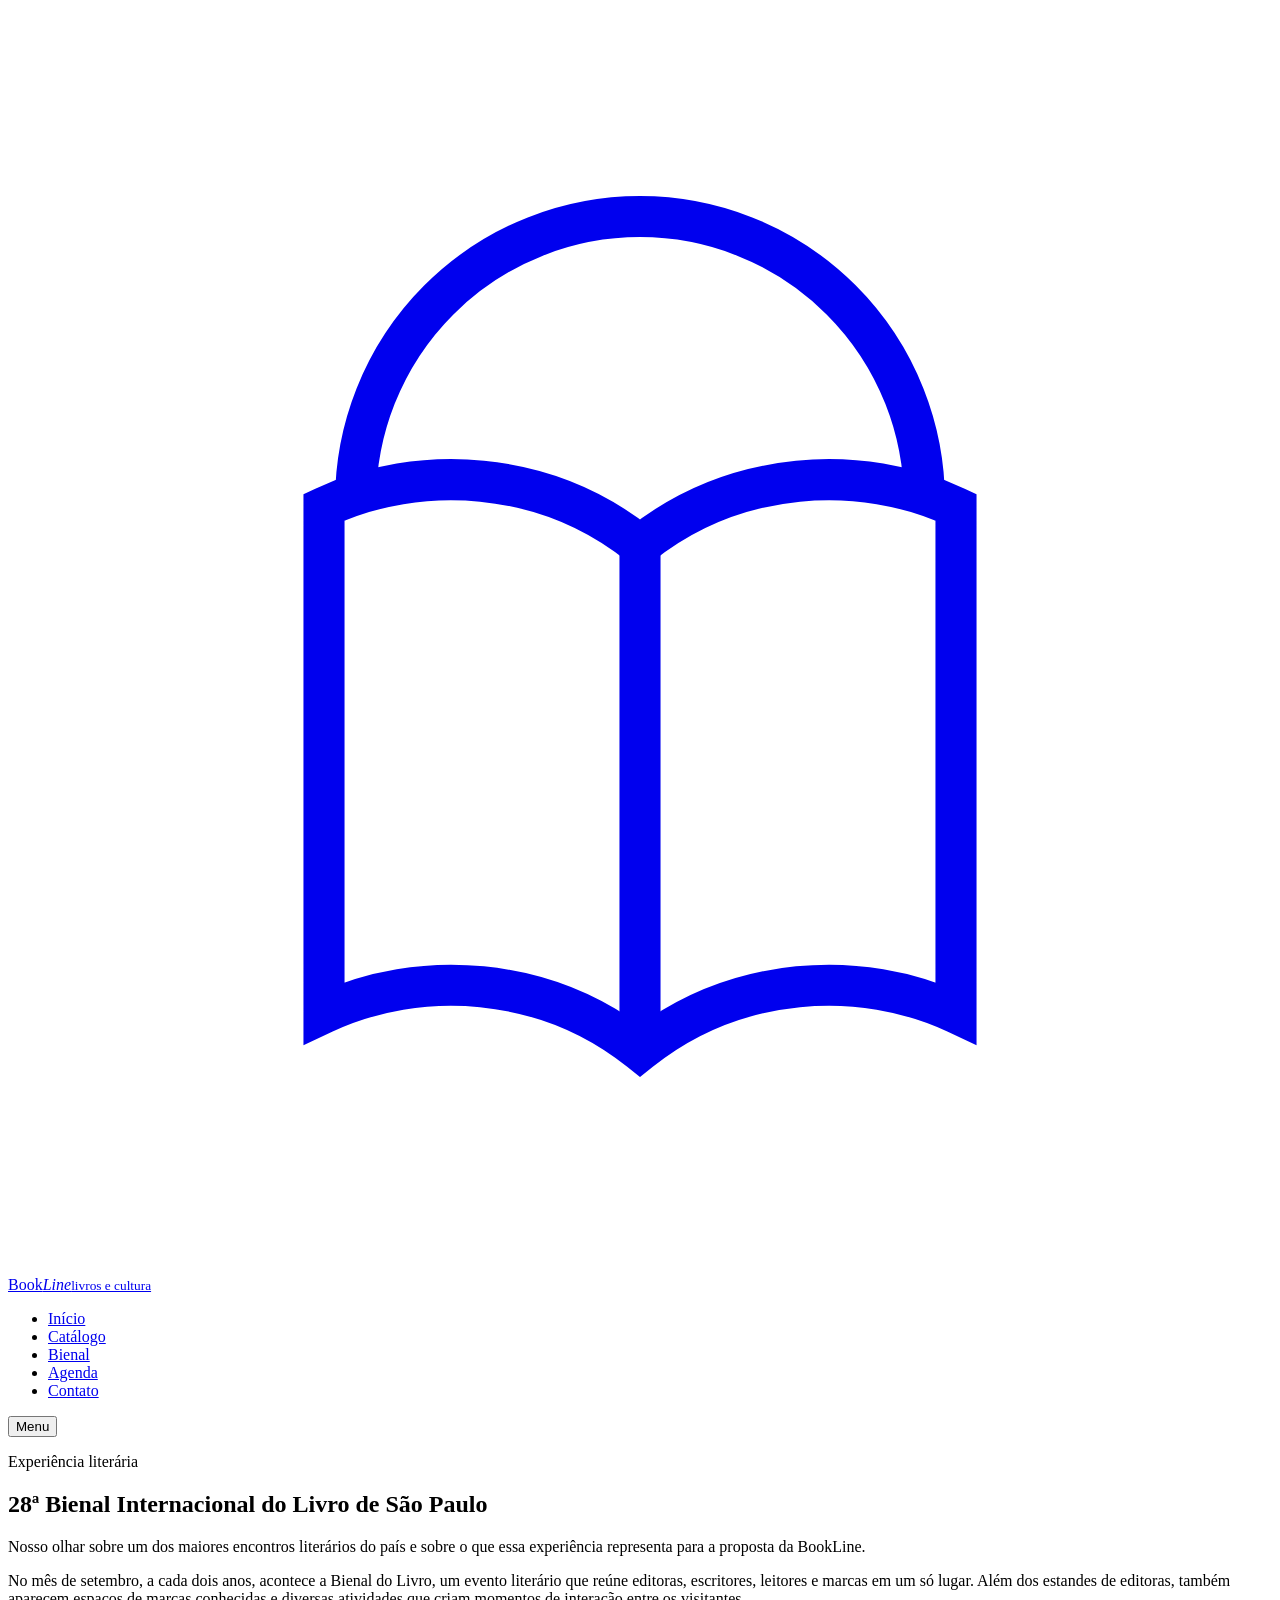
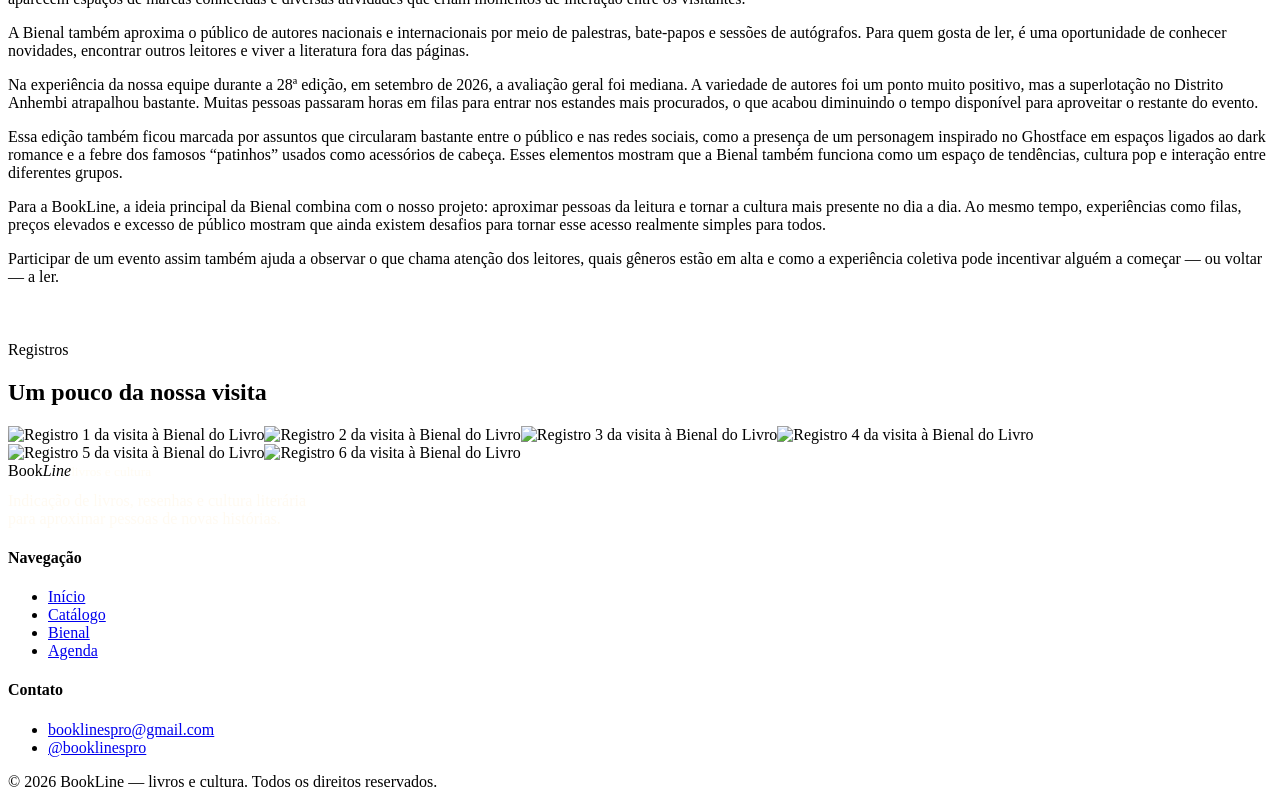
==== bienal.html @ 099d5bb8 "Adiciona página da Bienal" ====
<!doctype html><html lang="pt-BR"><head><meta charset="UTF-8"><meta name="viewport" content="width=device-width, initial-scale=1.0"><link rel="preconnect" href="https://fonts.googleapis.com"><link rel="preconnect" href="https://fonts.gstatic.com" crossorigin><link href="https://fonts.googleapis.com/css2?family=Bodoni+Moda:opsz,wght@6..96,400;6..96,500;6..96,600&family=Dancing+Script:wght@500;600;700&family=Barlow+Semi+Condensed:wght@400;500;600&display=swap" rel="stylesheet"><link rel="stylesheet" href="assets/css/style.css"><title>Bienal do Livro — BookLine</title></head><body><header><div class="wrap nav"><a class="brand" href="index.html"><svg class="brand-icon" viewBox="0 0 40 40" fill="none" stroke="currentColor" stroke-width="1.3"><path d="M20 17c-3-2.4-7-2.6-10-1.2v16c3-1.4 7-1.2 10 1.2 3-2.4 7-2.6 10-1.2v-16c-3-1.4-7-1.2-10 1.2Z"/><path d="M20 17V33"/><path d="M11 15.6a9 9 0 0 1 18 0"/></svg><span class="brand-name">Book<em>Line</em><small>livros e cultura</small></span></a><ul class="nav-links" id="navLinks"><li><a href="index.html" class="">Início</a></li><li><a href="catalogo.html" class="">Catálogo</a></li><li><a href="bienal.html" class="active">Bienal</a></li><li><a href="index.html#agenda" class="">Agenda</a></li><li><a href="index.html#contato" class="">Contato</a></li></ul><button class="menu-btn" id="menuBtn" aria-label="Abrir menu">Menu</button></div></header><section class="page-hero"><div class="wrap"><p class="kicker" style="color:var(--pink)">Experiência literária</p><h1>28ª Bienal Internacional do Livro de São Paulo</h1><p>Nosso olhar sobre um dos maiores encontros literários do país e sobre o que essa experiência representa para a proposta da BookLine.</p></div></section><section class="section"><div class="wrap"><div class="essay"><p>No mês de setembro, a cada dois anos, acontece a Bienal do Livro, um evento literário que reúne editoras, escritores, leitores e marcas em um só lugar. Além dos estandes de editoras, também aparecem espaços de marcas conhecidas e diversas atividades que criam momentos de interação entre os visitantes.</p><p>A Bienal também aproxima o público de autores nacionais e internacionais por meio de palestras, bate-papos e sessões de autógrafos. Para quem gosta de ler, é uma oportunidade de conhecer novidades, encontrar outros leitores e viver a literatura fora das páginas.</p><p>Na experiência da nossa equipe durante a 28ª edição, em setembro de 2026, a avaliação geral foi mediana. A variedade de autores foi um ponto muito positivo, mas a superlotação no Distrito Anhembi atrapalhou bastante. Muitas pessoas passaram horas em filas para entrar nos estandes mais procurados, o que acabou diminuindo o tempo disponível para aproveitar o restante do evento.</p><p>Essa edição também ficou marcada por assuntos que circularam bastante entre o público e nas redes sociais, como a presença de um personagem inspirado no Ghostface em espaços ligados ao dark romance e a febre dos famosos “patinhos” usados como acessórios de cabeça. Esses elementos mostram que a Bienal também funciona como um espaço de tendências, cultura pop e interação entre diferentes grupos.</p><div class="essay-note">Para a BookLine, a ideia principal da Bienal combina com o nosso projeto: aproximar pessoas da leitura e tornar a cultura mais presente no dia a dia. Ao mesmo tempo, experiências como filas, preços elevados e excesso de público mostram que ainda existem desafios para tornar esse acesso realmente simples para todos.</div><p>Participar de um evento assim também ajuda a observar o que chama atenção dos leitores, quais gêneros estão em alta e como a experiência coletiva pode incentivar alguém a começar — ou voltar — a ler.</p></div><div class="section-head" style="margin-top:55px"><p class="kicker">Registros</p><h2>Um pouco da nossa visita</h2></div><div class="gallery"><img src="assets/bienal/bienal-01.webp" alt="Registro 1 da visita à Bienal do Livro" loading="lazy"><img src="assets/bienal/bienal-02.webp" alt="Registro 2 da visita à Bienal do Livro" loading="lazy"><img src="assets/bienal/bienal-03.webp" alt="Registro 3 da visita à Bienal do Livro" loading="lazy"><img src="assets/bienal/bienal-04.webp" alt="Registro 4 da visita à Bienal do Livro" loading="lazy"><img src="assets/bienal/bienal-05.webp" alt="Registro 5 da visita à Bienal do Livro" loading="lazy"><img src="assets/bienal/bienal-06.webp" alt="Registro 6 da visita à Bienal do Livro" loading="lazy"></div></div></section><footer><div class="wrap"><div class="footer-grid"><div><div class="brand-name" style="color:var(--cream)">Book<em>Line</em><small style="color:rgba(255,247,232,.55)">livros e cultura</small></div><p style="margin-top:12px;color:rgba(255,247,232,.6);max-width:38ch">Indicação de livros, resenhas e cultura literária para aproximar pessoas de novas histórias.</p></div><div><h4>Navegação</h4><ul><li><a href="index.html">Início</a></li><li><a href="catalogo.html">Catálogo</a></li><li><a href="bienal.html">Bienal</a></li><li><a href="index.html#agenda">Agenda</a></li></ul></div><div><h4>Contato</h4><ul><li><a href="mailto:booklinespro@gmail.com">booklinespro@gmail.com</a></li><li><a href="https://www.instagram.com/booklinespro/" target="_blank" rel="noopener">@booklinespro</a></li></ul></div></div><div class="footer-bottom">© 2026 BookLine — livros e cultura. Todos os direitos reservados.</div></div></footer><script src="assets/js/base.js"></script></body></html>
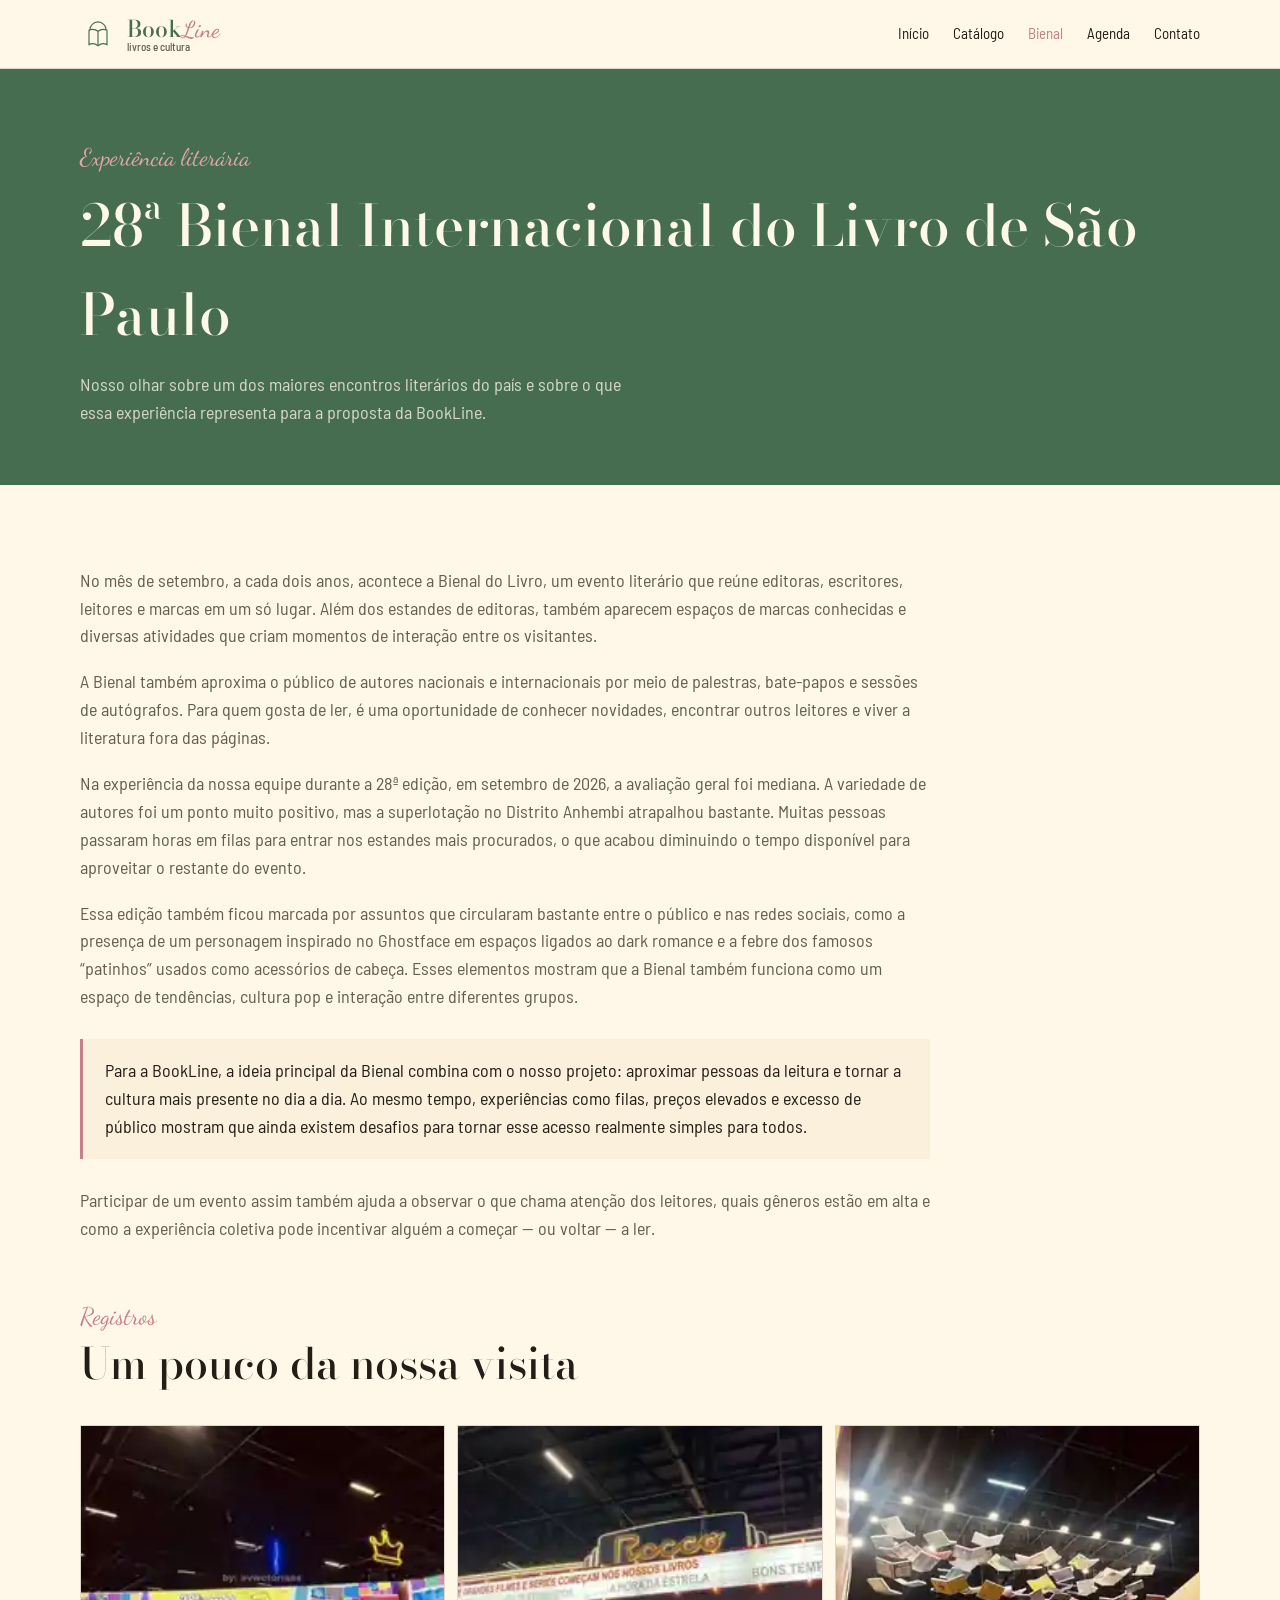
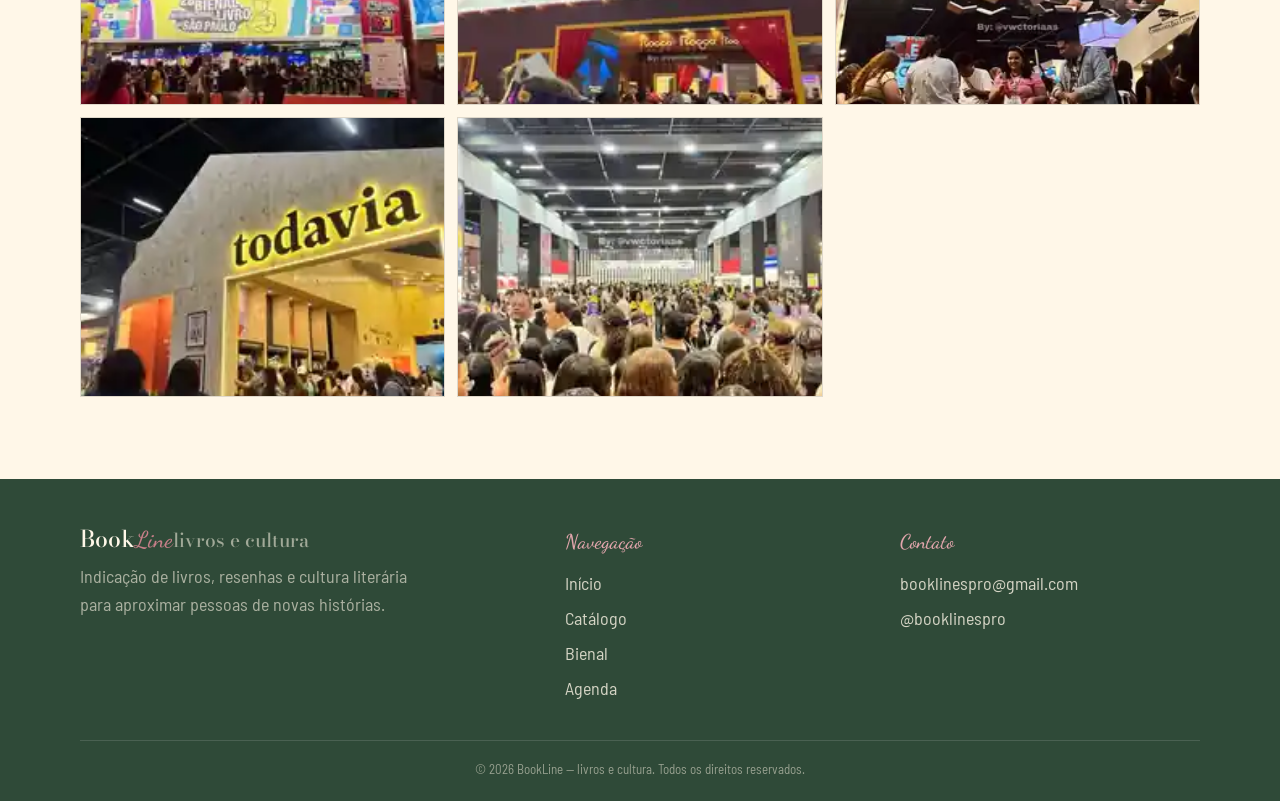
==== commit db447932: "Remove registro quebrado da galeria da Bienal" ====
--- a/bienal.html
+++ b/bienal.html
@@ -1 +1 @@
-<!doctype html><html lang="pt-BR"><head><meta charset="UTF-8"><meta name="viewport" content="width=device-width, initial-scale=1.0"><link rel="preconnect" href="https://fonts.googleapis.com"><link rel="preconnect" href="https://fonts.gstatic.com" crossorigin><link href="https://fonts.googleapis.com/css2?family=Bodoni+Moda:opsz,wght@6..96,400;6..96,500;6..96,600&family=Dancing+Script:wght@500;600;700&family=Barlow+Semi+Condensed:wght@400;500;600&display=swap" rel="stylesheet"><link rel="stylesheet" href="assets/css/style.css"><title>Bienal do Livro — BookLine</title></head><body><header><div class="wrap nav"><a class="brand" href="index.html"><svg class="brand-icon" viewBox="0 0 40 40" fill="none" stroke="currentColor" stroke-width="1.3"><path d="M20 17c-3-2.4-7-2.6-10-1.2v16c3-1.4 7-1.2 10 1.2 3-2.4 7-2.6 10-1.2v-16c-3-1.4-7-1.2-10 1.2Z"/><path d="M20 17V33"/><path d="M11 15.6a9 9 0 0 1 18 0"/></svg><span class="brand-name">Book<em>Line</em><small>livros e cultura</small></span></a><ul class="nav-links" id="navLinks"><li><a href="index.html" class="">Início</a></li><li><a href="catalogo.html" class="">Catálogo</a></li><li><a href="bienal.html" class="active">Bienal</a></li><li><a href="index.html#agenda" class="">Agenda</a></li><li><a href="index.html#contato" class="">Contato</a></li></ul><button class="menu-btn" id="menuBtn" aria-label="Abrir menu">Menu</button></div></header><section class="page-hero"><div class="wrap"><p class="kicker" style="color:var(--pink)">Experiência literária</p><h1>28ª Bienal Internacional do Livro de São Paulo</h1><p>Nosso olhar sobre um dos maiores encontros literários do país e sobre o que essa experiência representa para a proposta da BookLine.</p></div></section><section class="section"><div class="wrap"><div class="essay"><p>No mês de setembro, a cada dois anos, acontece a Bienal do Livro, um evento literário que reúne editoras, escritores, leitores e marcas em um só lugar. Além dos estandes de editoras, também aparecem espaços de marcas conhecidas e diversas atividades que criam momentos de interação entre os visitantes.</p><p>A Bienal também aproxima o público de autores nacionais e internacionais por meio de palestras, bate-papos e sessões de autógrafos. Para quem gosta de ler, é uma oportunidade de conhecer novidades, encontrar outros leitores e viver a literatura fora das páginas.</p><p>Na experiência da nossa equipe durante a 28ª edição, em setembro de 2026, a avaliação geral foi mediana. A variedade de autores foi um ponto muito positivo, mas a superlotação no Distrito Anhembi atrapalhou bastante. Muitas pessoas passaram horas em filas para entrar nos estandes mais procurados, o que acabou diminuindo o tempo disponível para aproveitar o restante do evento.</p><p>Essa edição também ficou marcada por assuntos que circularam bastante entre o público e nas redes sociais, como a presença de um personagem inspirado no Ghostface em espaços ligados ao dark romance e a febre dos famosos “patinhos” usados como acessórios de cabeça. Esses elementos mostram que a Bienal também funciona como um espaço de tendências, cultura pop e interação entre diferentes grupos.</p><div class="essay-note">Para a BookLine, a ideia principal da Bienal combina com o nosso projeto: aproximar pessoas da leitura e tornar a cultura mais presente no dia a dia. Ao mesmo tempo, experiências como filas, preços elevados e excesso de público mostram que ainda existem desafios para tornar esse acesso realmente simples para todos.</div><p>Participar de um evento assim também ajuda a observar o que chama atenção dos leitores, quais gêneros estão em alta e como a experiência coletiva pode incentivar alguém a começar — ou voltar — a ler.</p></div><div class="section-head" style="margin-top:55px"><p class="kicker">Registros</p><h2>Um pouco da nossa visita</h2></div><div class="gallery"><img src="assets/bienal/bienal-01.webp" alt="Registro 1 da visita à Bienal do Livro" loading="lazy"><img src="assets/bienal/bienal-02.webp" alt="Registro 2 da visita à Bienal do Livro" loading="lazy"><img src="assets/bienal/bienal-03.webp" alt="Registro 3 da visita à Bienal do Livro" loading="lazy"><img src="assets/bienal/bienal-04.webp" alt="Registro 4 da visita à Bienal do Livro" loading="lazy"><img src="assets/bienal/bienal-05.webp" alt="Registro 5 da visita à Bienal do Livro" loading="lazy"><img src="assets/bienal/bienal-06.webp" alt="Registro 6 da visita à Bienal do Livro" loading="lazy"></div></div></section><footer><div class="wrap"><div class="footer-grid"><div><div class="brand-name" style="color:var(--cream)">Book<em>Line</em><small style="color:rgba(255,247,232,.55)">livros e cultura</small></div><p style="margin-top:12px;color:rgba(255,247,232,.6);max-width:38ch">Indicação de livros, resenhas e cultura literária para aproximar pessoas de novas histórias.</p></div><div><h4>Navegação</h4><ul><li><a href="index.html">Início</a></li><li><a href="catalogo.html">Catálogo</a></li><li><a href="bienal.html">Bienal</a></li><li><a href="index.html#agenda">Agenda</a></li></ul></div><div><h4>Contato</h4><ul><li><a href="mailto:booklinespro@gmail.com">booklinespro@gmail.com</a></li><li><a href="https://www.instagram.com/booklinespro/" target="_blank" rel="noopener">@booklinespro</a></li></ul></div></div><div class="footer-bottom">© 2026 BookLine — livros e cultura. Todos os direitos reservados.</div></div></footer><script src="assets/js/base.js"></script></body></html>+<!doctype html><html lang="pt-BR"><head><meta charset="UTF-8"><meta name="viewport" content="width=device-width, initial-scale=1.0"><link rel="preconnect" href="https://fonts.googleapis.com"><link rel="preconnect" href="https://fonts.gstatic.com" crossorigin><link href="https://fonts.googleapis.com/css2?family=Bodoni+Moda:opsz,wght@6..96,400;6..96,500;6..96,600&family=Dancing+Script:wght@500;600;700&family=Barlow+Semi+Condensed:wght@400;500;600&display=swap" rel="stylesheet"><link rel="stylesheet" href="assets/css/style.css"><title>Bienal do Livro — BookLine</title></head><body><header><div class="wrap nav"><a class="brand" href="index.html"><svg class="brand-icon" viewBox="0 0 40 40" fill="none" stroke="currentColor" stroke-width="1.3"><path d="M20 17c-3-2.4-7-2.6-10-1.2v16c3-1.4 7-1.2 10 1.2 3-2.4 7-2.6 10-1.2v-16c-3-1.4-7-1.2-10 1.2Z"/><path d="M20 17V33"/><path d="M11 15.6a9 9 0 0 1 18 0"/></svg><span class="brand-name">Book<em>Line</em><small>livros e cultura</small></span></a><ul class="nav-links" id="navLinks"><li><a href="index.html">Início</a></li><li><a href="catalogo.html">Catálogo</a></li><li><a href="bienal.html" class="active">Bienal</a></li><li><a href="index.html#agenda">Agenda</a></li><li><a href="index.html#contato">Contato</a></li></ul><button class="menu-btn" id="menuBtn" aria-label="Abrir menu">Menu</button></div></header><section class="page-hero"><div class="wrap"><p class="kicker" style="color:var(--pink)">Experiência literária</p><h1>28ª Bienal Internacional do Livro de São Paulo</h1><p>Nosso olhar sobre um dos maiores encontros literários do país e sobre o que essa experiência representa para a proposta da BookLine.</p></div></section><section class="section"><div class="wrap"><div class="essay"><p>No mês de setembro, a cada dois anos, acontece a Bienal do Livro, um evento literário que reúne editoras, escritores, leitores e marcas em um só lugar. Além dos estandes de editoras, também aparecem espaços de marcas conhecidas e diversas atividades que criam momentos de interação entre os visitantes.</p><p>A Bienal também aproxima o público de autores nacionais e internacionais por meio de palestras, bate-papos e sessões de autógrafos. Para quem gosta de ler, é uma oportunidade de conhecer novidades, encontrar outros leitores e viver a literatura fora das páginas.</p><p>Na experiência da nossa equipe durante a 28ª edição, em setembro de 2026, a avaliação geral foi mediana. A variedade de autores foi um ponto muito positivo, mas a superlotação no Distrito Anhembi atrapalhou bastante. Muitas pessoas passaram horas em filas para entrar nos estandes mais procurados, o que acabou diminuindo o tempo disponível para aproveitar o restante do evento.</p><p>Essa edição também ficou marcada por assuntos que circularam bastante entre o público e nas redes sociais, como a presença de um personagem inspirado no Ghostface em espaços ligados ao dark romance e a febre dos famosos “patinhos” usados como acessórios de cabeça. Esses elementos mostram que a Bienal também funciona como um espaço de tendências, cultura pop e interação entre diferentes grupos.</p><div class="essay-note">Para a BookLine, a ideia principal da Bienal combina com o nosso projeto: aproximar pessoas da leitura e tornar a cultura mais presente no dia a dia. Ao mesmo tempo, experiências como filas, preços elevados e excesso de público mostram que ainda existem desafios para tornar esse acesso realmente simples para todos.</div><p>Participar de um evento assim também ajuda a observar o que chama atenção dos leitores, quais gêneros estão em alta e como a experiência coletiva pode incentivar alguém a começar — ou voltar — a ler.</p></div><div class="section-head" style="margin-top:55px"><p class="kicker">Registros</p><h2>Um pouco da nossa visita</h2></div><div class="gallery"><img src="assets/bienal/bienal-01.jpeg" alt="Registro 1 da visita à Bienal do Livro" loading="lazy"><img src="assets/bienal/bienal-03.jpeg" alt="Registro 2 da visita à Bienal do Livro" loading="lazy"><img src="assets/bienal/bienal-04.jpeg" alt="Registro 3 da visita à Bienal do Livro" loading="lazy"><img src="assets/bienal/bienal-05.jpeg" alt="Registro 4 da visita à Bienal do Livro" loading="lazy"><img src="assets/bienal/bienal-06.jpeg" alt="Registro 5 da visita à Bienal do Livro" loading="lazy"></div></div></section><footer><div class="wrap"><div class="footer-grid"><div><div class="brand-name" style="color:var(--cream)">Book<em>Line</em><small style="color:rgba(255,247,232,.55)">livros e cultura</small></div><p style="margin-top:12px;color:rgba(255,247,232,.6);max-width:38ch">Indicação de livros, resenhas e cultura literária para aproximar pessoas de novas histórias.</p></div><div><h4>Navegação</h4><ul><li><a href="index.html">Início</a></li><li><a href="catalogo.html">Catálogo</a></li><li><a href="bienal.html">Bienal</a></li><li><a href="index.html#agenda">Agenda</a></li></ul></div><div><h4>Contato</h4><ul><li><a href="mailto:booklinespro@gmail.com">booklinespro@gmail.com</a></li><li><a href="https://www.instagram.com/booklinespro/" target="_blank" rel="noopener">@booklinespro</a></li></ul></div></div><div class="footer-bottom">© 2026 BookLine — livros e cultura. Todos os direitos reservados.</div></div></footer><script src="assets/js/base.js"></script></body></html>
--- a/assets/css/style.css
+++ b/assets/css/style.css
@@ -0,0 +1,20 @@
+:root{--cream:#FFF7E8;--cream2:#FBF0DC;--green:#476D51;--green2:#2F4A38;--pink:#E3A6AD;--pink2:#C77F89;--ink:#221D16;--muted:#655d51;--line:rgba(34,29,22,.14);--white:#fffdf8;--max:1180px;--shadow:0 18px 45px rgba(34,29,22,.08)}
+*{box-sizing:border-box}html{scroll-behavior:smooth}body{margin:0;background:var(--cream);color:var(--ink);font-family:'Barlow Semi Condensed',Arial,sans-serif;font-size:18px;line-height:1.55}a{color:inherit}img{display:block;max-width:100%}h1,h2,h3,h4{font-family:'Bodoni Moda',Georgia,serif;font-weight:500;margin:0}p{margin:0}.wrap{max-width:var(--max);margin:auto;padding:0 30px}.kicker{font-family:'Dancing Script',cursive;color:var(--pink2);font-size:24px;margin-bottom:6px}.section{padding:82px 0}.section.alt{background:var(--cream2);border-block:1px solid var(--line)}.section-head{max-width:720px;margin-bottom:38px}.section-head h2{font-size:clamp(30px,4vw,43px);line-height:1.08}.section-head p:not(.kicker){margin-top:14px;color:var(--muted)}
+header{position:sticky;top:0;z-index:30;background:rgba(255,247,232,.93);backdrop-filter:blur(10px);border-bottom:1px solid var(--line)}.nav{height:68px;display:flex;align-items:center;justify-content:space-between;gap:24px}.brand{text-decoration:none;display:flex;align-items:center;gap:11px}.brand-icon{width:36px;height:36px;color:var(--green)}.brand-name{font:500 23px/1 'Bodoni Moda',serif;color:var(--green)}.brand-name em{font-family:'Dancing Script',cursive;color:var(--pink2);font-style:normal}.brand small{display:block;font-size:11px;color:var(--muted);font-family:'Barlow Semi Condensed',sans-serif}.nav-links{display:flex;gap:24px;list-style:none;margin:0;padding:0;font-size:15px}.nav-links a{text-decoration:none}.nav-links a:hover,.nav-links a.active{color:var(--pink2)}.menu-btn{display:none;background:none;border:1px solid var(--line);font:inherit;padding:7px 10px}
+.hero{background:var(--green);color:var(--cream);padding:88px 0}.hero-grid{display:grid;grid-template-columns:1.15fr .85fr;align-items:center;gap:58px}.hero h1{font-size:clamp(42px,6vw,65px);line-height:1.04}.hero h1 em{color:var(--pink);font-style:normal}.hero p{max-width:55ch;margin-top:22px;color:rgba(255,247,232,.82)}.hero-art{border:1px solid rgba(255,255,255,.2);min-height:340px;display:grid;place-items:center;background:rgba(255,255,255,.04)}.hero-art svg{width:58%;color:var(--pink)}.actions{display:flex;gap:12px;flex-wrap:wrap;margin-top:30px}.btn{display:inline-flex;align-items:center;justify-content:center;text-decoration:none;border:1px solid transparent;padding:11px 20px;font:600 15px 'Barlow Semi Condensed',sans-serif;cursor:pointer;background:none}.btn.primary{background:var(--pink);color:var(--ink)}.btn.primary:hover{background:var(--pink2);color:white}.btn.dark{background:var(--green2);color:var(--cream)}.btn.outline{border-color:currentColor}.btn.soft{border-color:var(--line);background:var(--white)}
+.about-grid{display:grid;grid-template-columns:1.35fr .8fr;gap:55px}.about-copy p{color:var(--muted);margin-bottom:16px}.value{padding:20px 0;border-top:1px solid var(--line)}.value:first-child{border-top:0}.value h3{font-size:21px;color:var(--green);margin-bottom:6px}.value p{font-size:16px;color:var(--muted)}
+.feature-grid{display:grid;grid-template-columns:repeat(3,1fr);gap:18px}.feature{border:1px solid var(--line);padding:28px;background:rgba(255,255,255,.2)}.feature h3{font-size:22px;margin-bottom:9px}.feature p{font-size:16px;color:var(--muted)}
+.bienal-teaser{display:grid;grid-template-columns:1fr 1fr;gap:42px;align-items:center}.bienal-teaser .photos{display:grid;grid-template-columns:1fr 1fr;gap:10px}.bienal-teaser img{width:100%;height:330px;object-fit:cover}.bienal-teaser p{color:var(--muted);margin:14px 0}.gallery{display:grid;grid-template-columns:repeat(3,1fr);gap:12px}.gallery img{width:100%;height:280px;object-fit:cover;border:1px solid var(--line)}.essay{max-width:850px}.essay p{color:var(--muted);margin:0 0 18px}.essay-note{border-left:3px solid var(--pink2);padding:18px 22px;background:var(--cream2);margin:28px 0}
+.event-card{display:grid;grid-template-columns:120px 1fr;border:1px solid var(--line);background:var(--cream2);max-width:800px}.event-date{background:var(--green);color:var(--cream);display:flex;flex-direction:column;justify-content:center;align-items:center}.event-date strong{font:500 31px 'Bodoni Moda',serif}.event-body{padding:24px}.event-body h3{font-size:23px}.event-body p{margin-top:8px;color:var(--muted)}
+.auction{background:var(--green2);color:var(--cream);padding:42px;display:grid;grid-template-columns:1fr 1fr;gap:35px}.auction h3{font-size:34px}.facts{display:flex;gap:35px;margin:20px 0}.facts strong{font:500 29px 'Bodoni Moda',serif;color:var(--pink);display:block}.auction p{color:rgba(255,247,232,.78)}.auction-gallery{display:grid;grid-template-columns:repeat(3,1fr);gap:10px}.auction-gallery figure{margin:0;background:rgba(255,255,255,.05);border:1px solid rgba(255,255,255,.15)}.auction-gallery img{width:100%;height:190px;object-fit:cover}.auction-gallery figcaption{padding:9px 11px;font-size:14px;color:rgba(255,247,232,.7)}
+.tech{display:grid;grid-template-columns:.7fr 1.3fr;gap:45px;padding:35px;border:1px solid var(--line)}.tech h3{font-size:30px}.tech p{color:var(--muted);margin-bottom:12px}
+.page-hero{background:var(--green);color:var(--cream);padding:58px 0}.page-hero h1{font-size:clamp(38px,5vw,57px)}.page-hero p{max-width:62ch;margin-top:12px;color:rgba(255,247,232,.78)}
+.catalog-tools{display:grid;grid-template-columns:1fr 240px;gap:12px;margin-bottom:18px}.input,.select,.textarea{width:100%;padding:12px 14px;border:1px solid var(--line);background:var(--white);font:inherit;color:var(--ink);outline:none}.filters{display:flex;flex-wrap:wrap;gap:8px;margin-bottom:34px}.filter{border:1px solid var(--line);background:transparent;padding:7px 15px;border-radius:999px;cursor:pointer;font:inherit;font-size:14px}.filter.active{background:var(--green);color:var(--cream);border-color:var(--green)}.catalog-grid{display:grid;grid-template-columns:repeat(4,1fr);gap:30px 22px}.book-card{display:flex;flex-direction:column;text-decoration:none;min-width:0}.cover-wrap{position:relative;aspect-ratio:2/3;overflow:hidden;background:#e7dece;box-shadow:0 12px 30px rgba(34,29,22,.08)}.cover-wrap img{width:100%;height:100%;object-fit:cover;transition:transform .25s}.book-card:hover .cover-wrap img{transform:scale(1.025)}.genre-pill{position:absolute;left:9px;bottom:9px;background:rgba(255,247,232,.92);padding:4px 9px;border-radius:999px;font-size:12px}.book-info{padding-top:13px}.book-info h3{font-size:18px;line-height:1.2}.author{font-size:14px;color:var(--muted);font-style:italic;margin-top:4px}.rating{display:flex;align-items:center;gap:7px;margin-top:8px;font-size:14px}.stars{letter-spacing:1px;color:#b46e00}.book-desc-short{font-size:14px;color:var(--muted);margin-top:7px;display:-webkit-box;-webkit-line-clamp:3;-webkit-box-orient:vertical;overflow:hidden}.empty{display:none;padding:40px;border:1px dashed var(--line);text-align:center;color:var(--muted);grid-column:1/-1}
+.book-detail{display:grid;grid-template-columns:330px 1fr;gap:55px;align-items:start}.detail-cover{width:100%;box-shadow:var(--shadow)}.detail-kicker{color:var(--pink2);font-family:'Dancing Script',cursive;font-size:23px}.detail-title{font-size:clamp(35px,5vw,52px);line-height:1.04}.detail-author{font-size:19px;color:var(--muted);margin:8px 0 15px}.tags{display:flex;gap:8px;flex-wrap:wrap;margin:16px 0}.tag{border:1px solid var(--line);border-radius:999px;padding:5px 11px;font-size:13px}.detail-desc{color:var(--muted);max-width:70ch}.buy-box{margin-top:26px;padding:20px;background:var(--cream2);border:1px solid var(--line);display:flex;align-items:center;justify-content:space-between;gap:18px}.buy-box small{display:block;color:var(--muted);margin-top:4px}.reviews-layout{display:grid;grid-template-columns:1fr 360px;gap:35px}.review-list{display:flex;flex-direction:column;gap:12px}.review{border:1px solid var(--line);background:rgba(255,255,255,.25);padding:20px}.review-head{display:flex;align-items:center;justify-content:space-between;gap:12px}.review-name{font-weight:600}.review p{font-size:16px;color:var(--muted);margin-top:8px}.review.user-review{border-left:3px solid var(--pink2)}.form-card{border:1px solid var(--line);padding:24px;background:var(--cream2);position:sticky;top:90px}.form-card h3{font-size:25px;margin-bottom:8px}.form-card p{font-size:15px;color:var(--muted);margin-bottom:16px}.form-row{margin-bottom:12px}.form-row label{font-size:14px;display:block;margin-bottom:5px}.star-input{display:flex;flex-direction:row-reverse;justify-content:flex-end;gap:2px}.star-input input{display:none}.star-input label{font-size:29px;color:#c6bdb0;cursor:pointer}.star-input input:checked~label,.star-input label:hover,.star-input label:hover~label{color:#b46e00}.notice{font-size:14px;margin-top:10px;color:var(--green);display:none}
+.cta{background:var(--ink);color:var(--cream);padding:60px 0;text-align:center}.cta h2{font-size:36px}.cta p{color:rgba(255,247,232,.65);margin-top:8px}.cta .actions{justify-content:center}
+footer{background:var(--green2);color:rgba(255,247,232,.8);padding:48px 0 22px}.footer-grid{display:grid;grid-template-columns:1.5fr 1fr 1fr;gap:35px}.footer-grid h4{font-family:'Dancing Script',cursive;color:var(--pink);font-size:20px}.footer-grid ul{list-style:none;padding:0;margin:12px 0 0}.footer-grid li{margin:7px 0}.footer-grid a{text-decoration:none}.footer-bottom{border-top:1px solid rgba(255,255,255,.13);margin-top:30px;padding-top:18px;font-size:13px;text-align:center;color:rgba(255,247,232,.5)}
+@media(max-width:900px){.hero-grid,.about-grid,.bienal-teaser,.auction,.tech,.book-detail,.reviews-layout{grid-template-columns:1fr}.hero-art{max-width:430px}.catalog-grid{grid-template-columns:repeat(3,1fr)}.gallery{grid-template-columns:repeat(2,1fr)}.form-card{position:static}.footer-grid{grid-template-columns:1fr}.bienal-teaser img{height:260px}}
+@media(max-width:680px){body{font-size:17px}.wrap{padding:0 18px}.section{padding:58px 0}.nav-links{display:none;position:absolute;top:68px;left:0;right:0;background:var(--cream);padding:12px 18px;border-bottom:1px solid var(--line);flex-direction:column}.nav-links.open{display:flex}.menu-btn{display:block}.hero{padding:58px 0}.catalog-tools{grid-template-columns:1fr}.catalog-grid{grid-template-columns:repeat(2,1fr);gap:22px 12px}.gallery,.auction-gallery{grid-template-columns:1fr}.event-card{grid-template-columns:1fr}.event-date{padding:12px;flex-direction:row;gap:8px}.book-detail{gap:28px}.detail-cover{max-width:280px}.buy-box{align-items:flex-start;flex-direction:column}.feature-grid{grid-template-columns:1fr}.bienal-teaser .photos{grid-template-columns:1fr 1fr}.bienal-teaser img{height:220px}.auction{padding:28px 20px}}
+.auction-text-only{grid-template-columns:1fr}.class-gallery{display:grid;grid-template-columns:repeat(3,1fr);gap:12px}.class-gallery figure{margin:0}.class-gallery img{width:100%;height:300px;object-fit:cover;border:1px solid var(--line);display:block}.class-gallery figcaption{padding:8px 2px;color:var(--muted);font-size:14px}
+@media(max-width:900px){.class-gallery{grid-template-columns:repeat(2,1fr)}}
+@media(max-width:680px){.class-gallery{grid-template-columns:1fr}.class-gallery img{height:280px}}
